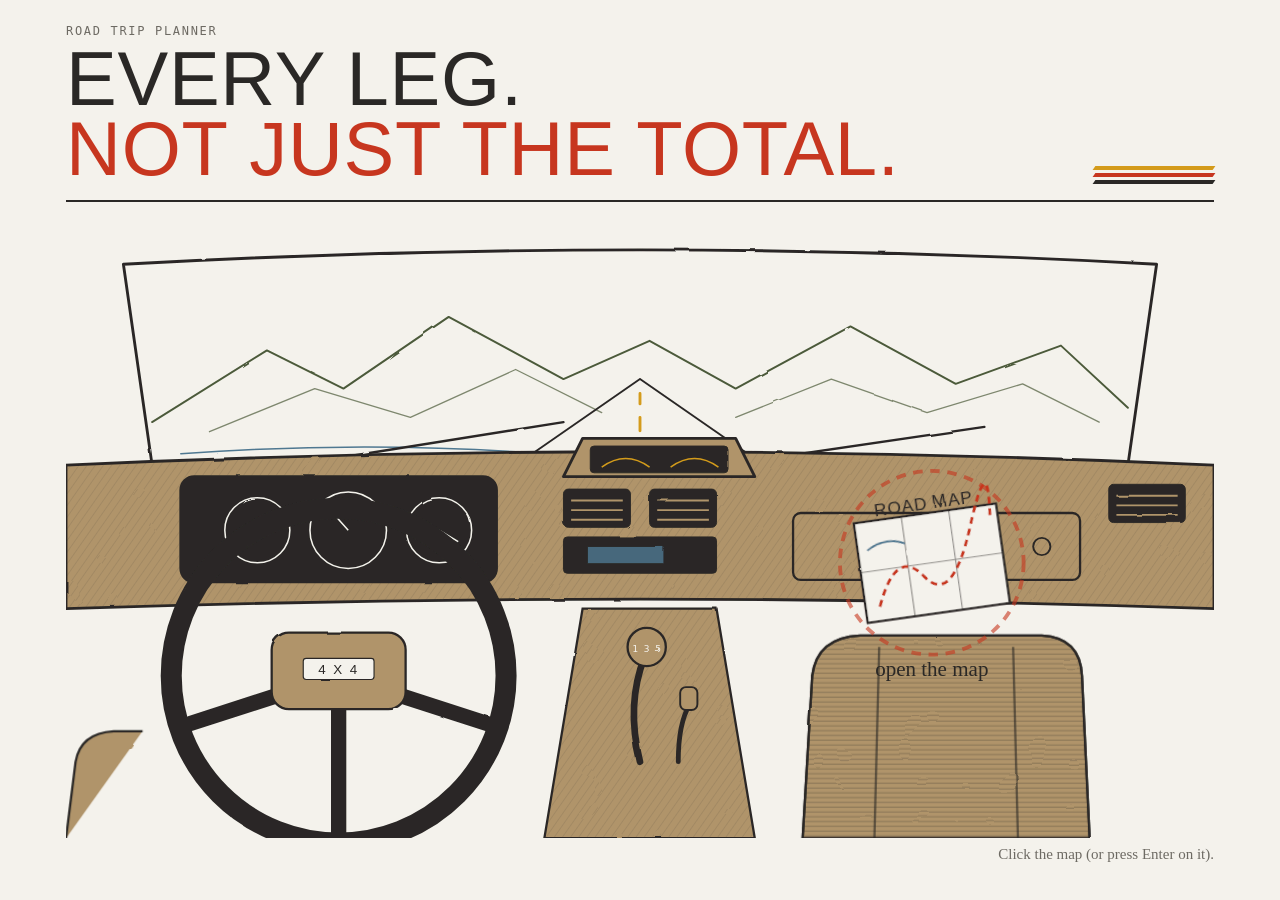
==== index.html @ f1244099 "Build page shell, cab and map screens, and town search - Header, cab screen with the folded-map butt" ====
<!doctype html>
<html lang="en">
<head>
<meta charset="utf-8">
<meta name="viewport" content="width=device-width, initial-scale=1, viewport-fit=cover">
<title>Road Trip Planner</title>
<link rel="stylesheet" href="css/styles.css">
</head>
<body>

<svg width="0" height="0" style="position:absolute" aria-hidden="true">
  <defs>
    <filter id="pencil"><feTurbulence type="fractalNoise" baseFrequency="0.03" numOctaves="2" seed="4"/><feDisplacementMap in="SourceGraphic" scale="2.2"/></filter>
    <pattern id="hatch" width="7" height="7" patternUnits="userSpaceOnUse" patternTransform="rotate(35)"><line x1="0" y1="0" x2="0" y2="7" stroke="#2a2826" stroke-width="1" opacity=".22"/></pattern>
    <pattern id="velour" width="10" height="5" patternUnits="userSpaceOnUse"><line x1="0" y1="2.5" x2="10" y2="2.5" stroke="#2a2826" stroke-width="1" opacity=".3"/></pattern>
  </defs>
</svg>

<div class="wrap">
  <header class="mast">
    <div>
      <div class="eyebrow">Road trip planner</div>
      <h1>Every leg.<br><em>Not just the total.</em></h1>
    </div>
    <div class="stripes" aria-hidden="true"><i></i><i></i><i></i></div>
  </header>

  <main>
    <!-- Screen 1: the cab -->
    <section class="cab" id="cab" aria-label="Truck cab">
      <svg viewBox="0 0 1200 640" role="img" aria-label="Pencil sketch of a 1980s 4x4 cab with a folded road map on the dashboard">
        <!-- windshield view -->
        <rect x="0" y="0" width="1200" height="640" fill="#f4f2ec"/>
        <g filter="url(#pencil)" fill="none" stroke="#2a2826" stroke-linecap="round" stroke-linejoin="round">
          <path d="M60 40 Q600 10 1140 40 L1110 250 Q600 230 90 250 Z" stroke-width="3"/>
          <polyline points="90,205 210,130 290,170 400,95 520,160 610,120 700,170 820,105 930,165 1040,125 1110,190" stroke="#4c5a3a" stroke-width="2"/>
          <polyline points="150,215 260,170 360,200 470,150 560,195" stroke="#4c5a3a" stroke-width="1.4" opacity=".7"/>
          <polyline points="700,200 800,160 900,195 1000,165 1080,205" stroke="#4c5a3a" stroke-width="1.4" opacity=".7"/>
          <path d="M600 160 L470 250 M600 160 L730 250" stroke-width="2"/>
          <path d="M600 175 L600 186 M600 200 L600 214 M600 228 L600 246" stroke="#d49b1a" stroke-width="3"/>
          <path d="M120 238 Q300 225 470 236" stroke="#4f7891" stroke-width="1.6"/>
          <path d="M250 248 L520 205 M700 248 L960 210" stroke-width="2.5"/>
        </g>

        <!-- dashboard -->
        <g filter="url(#pencil)" stroke="#2a2826" stroke-linejoin="round">
          <path d="M0 250 Q600 222 1200 250 L1200 400 Q600 380 0 400 Z" fill="#b0946a" stroke-width="3"/>
          <path d="M0 250 Q600 222 1200 250 L1200 400 Q600 380 0 400 Z" fill="url(#hatch)" stroke="none"/>
          <rect x="120" y="262" width="330" height="110" rx="14" fill="#2a2826" stroke-width="3"/>
          <g fill="none" stroke="#f4f2ec" stroke-width="1.6">
            <circle cx="200" cy="318" r="34"/><circle cx="295" cy="318" r="40"/><circle cx="390" cy="318" r="34"/>
            <path d="M200 318 L222 300 M295 318 L270 290 M390 318 L410 330"/>
          </g>
          <path d="M520 262 L540 222 L700 222 L720 262 Z" fill="#b0946a" stroke-width="3"/>
          <rect x="548" y="230" width="144" height="28" rx="4" fill="#2a2826"/>
          <g fill="none" stroke="#d49b1a" stroke-width="1.6"><path d="M560 252 Q585 234 610 252"/><path d="M632 252 Q657 234 682 252"/></g>
          <g fill="#2a2826"><rect x="520" y="275" width="70" height="40" rx="5"/><rect x="610" y="275" width="70" height="40" rx="5"/><rect x="1090" y="270" width="80" height="40" rx="5"/></g>
          <g stroke="#b0946a" stroke-width="2"><path d="M528 287 H582 M528 297 H582 M528 307 H582 M618 287 H672 M618 297 H672 M618 307 H672 M1098 282 H1162 M1098 292 H1162 M1098 302 H1162"/></g>
          <rect x="520" y="325" width="160" height="38" rx="4" fill="#2a2826"/>
          <rect x="545" y="335" width="80" height="18" fill="#4f7891" opacity=".8"/>
          <rect x="760" y="300" width="300" height="70" rx="8" fill="none" stroke-width="2.4"/>
          <circle cx="1020" cy="335" r="9" fill="none" stroke-width="2"/>
        </g>

        <!-- steering wheel -->
        <g filter="url(#pencil)" stroke="#2a2826" fill="none" stroke-linecap="round">
          <circle cx="285" cy="470" r="175" stroke-width="22"/>
          <circle cx="285" cy="470" r="175" stroke-width="2"/>
          <path d="M285 470 L130 520 M285 470 L440 520 M285 470 L285 640" stroke-width="16"/>
          <rect x="215" y="425" width="140" height="80" rx="18" fill="#b0946a" stroke-width="2.4"/>
          <rect x="248" y="452" width="74" height="22" rx="3" fill="#f4f2ec" stroke-width="1.2"/>
          <text x="285" y="468" text-anchor="middle" font-family="Impact, Arial Narrow Bold, sans-serif" font-size="14" fill="#2a2826" stroke="none" letter-spacing="2">4 X 4</text>
        </g>

        <!-- console and shifter -->
        <g filter="url(#pencil)" stroke="#2a2826" stroke-linecap="round">
          <path d="M540 400 L680 400 L720 640 L500 640 Z" fill="#b0946a" stroke-width="2.4"/>
          <path d="M540 400 L680 400 L720 640 L500 640 Z" fill="url(#hatch)" stroke="none"/>
          <path d="M600 560 Q585 500 605 450" fill="none" stroke-width="7"/>
          <circle cx="607" cy="440" r="20" fill="#b0946a" stroke-width="2.4"/>
          <text x="607" y="445" text-anchor="middle" font-family="ui-monospace, Menlo, monospace" font-size="10" fill="#f4f2ec" stroke="none">1 3 5</text>
          <path d="M640 560 Q640 520 652 500" fill="none" stroke-width="5"/>
          <rect x="642" y="482" width="18" height="24" rx="6" fill="#b0946a" stroke-width="2"/>
        </g>

        <!-- seats -->
        <g filter="url(#pencil)" stroke="#2a2826" stroke-width="2.4">
          <path d="M770 640 L780 470 Q785 430 830 428 L1020 428 Q1060 430 1062 470 L1070 640 Z" fill="#b0946a"/>
          <path d="M770 640 L780 470 Q785 430 830 428 L1020 428 Q1060 430 1062 470 L1070 640 Z" fill="url(#velour)"/>
          <path d="M850 440 L845 640 M990 440 L995 640" fill="none" opacity=".6"/>
          <path d="M0 640 L10 560 Q15 530 50 528 L80 528" fill="#b0946a"/>
        </g>

        <!-- the folded map: the one thing to click -->
        <g class="map-folded" id="openMap" role="button" tabindex="0" aria-label="Open the map to plan your trip">
          <circle cx="905" cy="352" r="96" fill="none" stroke="#c7361f" stroke-width="4" stroke-dasharray="10 8" opacity=".6"/>
          <g transform="rotate(-8 905 352)" filter="url(#pencil)">
            <rect x="830" y="300" width="150" height="105" fill="#f4f2ec" stroke="#2a2826" stroke-width="2.4"/>
            <path d="M880 300 L880 405 M930 300 L930 405 M830 352 L980 352" stroke="#2a2826" stroke-width="1.2" opacity=".5"/>
            <path d="M845 390 Q870 330 895 365 T950 320 T972 312" fill="none" stroke="#c7361f" stroke-width="3" stroke-dasharray="7 5"/>
            <path d="M840 330 Q860 318 880 328" fill="none" stroke="#4f7891" stroke-width="2"/>
            <text x="905" y="296" text-anchor="middle" font-family="Impact, Arial Narrow Bold, sans-serif" font-size="18" fill="#2a2826" letter-spacing="1">ROAD MAP</text>
          </g>
          <text x="905" y="470" text-anchor="middle" font-family="Bradley Hand, Segoe Print, cursive" font-size="22" fill="#2a2826">open the map</text>
        </g>
      </svg>
      <p class="cab-caption note">Click the map (or press Enter on it).</p>
    </section>

    <!-- Screen 2: the open map -->
    <section class="sheet" id="sheet" aria-label="Trip map" hidden>
      <div class="road" aria-hidden="true">
        <svg viewBox="0 0 1000 120" preserveAspectRatio="none">
          <g filter="url(#pencil)" fill="none" stroke="#2a2826">
            <polyline points="0,62 90,40 160,55 250,22 330,48 420,30 520,58 600,26 690,50 780,20 870,46 1000,30" stroke="#4c5a3a" stroke-width="1.6" opacity=".7"/>
            <path d="M0 96 H1000" stroke-width="2.4"/>
            <path d="M0 108 H1000" stroke-width="1.2" stroke-dasharray="16 12" opacity=".7"/>
          </g>
        </svg>
        <svg class="truck" viewBox="0 0 220 90">
          <g filter="url(#pencil)" stroke="#2a2826" stroke-width="2" stroke-linejoin="round">
            <path d="M14 58 L14 38 Q16 30 26 30 L120 30 L120 12 Q122 8 128 8 L160 8 Q166 9 172 18 L186 34 L204 38 Q210 40 210 48 L210 62 L14 62 Z" fill="#c7361f"/>
            <path d="M14 30 L14 14 Q15 8 22 8 L120 8 L120 30 Z" fill="#2a2826"/>
            <path d="M128 12 L158 12 L176 32 L128 32 Z" fill="#4f7891" fill-opacity=".45"/>
            <path d="M60 12 L112 12 L112 28 L60 28 Z M24 12 L54 12 L54 28 L24 28 Z" fill="#6d6a63"/>
            <path d="M18 44 L206 44 M18 49 L206 49" stroke="#d49b1a" stroke-width="2.4"/>
            <circle cx="58" cy="64" r="17" fill="#2a2826"/><circle cx="58" cy="64" r="8" fill="#e9e5da"/>
            <circle cx="170" cy="64" r="17" fill="#2a2826"/><circle cx="170" cy="64" r="8" fill="#e9e5da"/>
          </g>
        </svg>
      </div>

      <form class="controls" id="tripForm" novalidate>
        <div class="field">
          <label for="from">Start</label><input id="from" autocomplete="off" placeholder="Try Wellesley">
          <div class="results" id="fromResults" aria-live="polite"></div>
          <span class="err" id="fromErr" hidden></span>
        </div>
        <div class="field">
          <label for="to">Destination</label><input id="to" autocomplete="off" placeholder="Try Stowe">
          <div class="results" id="toResults" aria-live="polite"></div>
          <span class="err" id="toErr" hidden></span>
        </div>
        <div class="field"><label for="leave">Leave</label><input id="leave" type="datetime-local"></div>
        <div class="field field-btn"><button type="submit" class="btn-solid">Plan trip</button></div>
      </form>

      <div class="terrain">
        <div class="edge left" aria-hidden="true">
          <svg viewBox="0 0 120 900" preserveAspectRatio="none"><g filter="url(#pencil)" fill="none" stroke-linecap="round">
            <polyline points="0,40 40,70 20,120 70,160 30,220 80,270 25,330 60,380 15,430 75,490 30,540 70,600 20,650 65,710 25,770 70,830 10,890" stroke="#2a2826" stroke-width="2"/>
            <polyline points="0,90 20,130 0,180 30,250 0,310 25,370 0,420" stroke="#4c5a3a" stroke-width="1.4" opacity=".7"/>
            <path d="M100 0 Q80 120 108 220 T96 440 T110 660 T92 900" stroke="#4f7891" stroke-width="2.2"/>
            <path d="M40 470 l10 -18 l10 18 M50 452 v26 M15 560 l10 -18 l10 18 M25 542 v26 M45 690 l10 -18 l10 18 M55 672 v26" stroke="#4c5a3a" stroke-width="1.6"/>
          </g></svg>
        </div>
        <div class="edge right" aria-hidden="true">
          <svg viewBox="0 0 120 900" preserveAspectRatio="none"><g filter="url(#pencil)" fill="none" stroke-linecap="round">
            <polyline points="0,20 50,60 15,110 80,150 35,200 95,260 40,320 85,370 20,440 70,500 35,560 90,620 30,680 75,740 20,800 60,860 0,900" stroke="#2a2826" stroke-width="2"/>
            <polyline points="0,60 25,110 0,170 35,230 0,280" stroke="#4c5a3a" stroke-width="1.4" opacity=".7"/>
            <path d="M106 0 Q90 160 112 300 T98 560 T112 900" stroke="#4f7891" stroke-width="2.2"/>
            <path d="M30 380 l10 -18 l10 18 M40 362 v26 M55 600 l10 -18 l10 18 M65 582 v26" stroke="#4c5a3a" stroke-width="1.6"/>
          </g></svg>
        </div>
        <div class="route" id="route" aria-live="polite"></div>
      </div>

      <div class="sheet-foot">
        <button type="button" class="btn-ghost" id="foldMap">Fold the map</button>
      </div>
    </section>
  </main>
</div>

<script src="js/app.js"></script>
</body>
</html>
---- css/styles.css ----
:root {
  color-scheme: light;
  --paper: #f4f2ec;        /* drawing paper */
  --paper-2: #e9e5da;      /* map sheet, slightly darker */
  --graphite: #2a2826;     /* pencil line + body text */
  --graphite-soft: #6d6a63;/* secondary pencil */
  --truck-red: #c7361f;    /* body paint */
  --velour: #b0946a;       /* cab interior: saddle tan */
  --stripe-gold: #d49b1a;  /* side-stripe accent, used for highlights */
  --river: #4f7891;        /* water */
  --pine: #4c5a3a;         /* ridgelines */
  --warn: #b5481b;         /* warnings */
  --font-display: Impact, "Haettenschweiler", "Arial Narrow Bold", "Helvetica Neue", Arial, sans-serif;
  --font-hand: "Bradley Hand", "Segoe Print", "Chalkboard SE", "Marker Felt", cursive;
  --font-body: "Avenir Next", "Segoe UI", "Helvetica Neue", Arial, sans-serif;
  --font-data: ui-monospace, "SF Mono", Menlo, Consolas, monospace;
  --space: 8px;
  --radius: 3px;
}

* { box-sizing: border-box; }
body { margin: 0; background: var(--paper); color: var(--graphite); font-family: var(--font-body); }
.wrap { padding-left: max(16px, env(safe-area-inset-left, 0px)); padding-right: max(16px, env(safe-area-inset-right, 0px)); padding-block: calc(var(--space)*3); max-width: 1180px; margin: 0 auto; }
.note { font-family: var(--font-hand); color: var(--graphite-soft); font-size: 15px; }
button:focus-visible, input:focus-visible, .map-folded:focus-visible { outline: 3px solid var(--stripe-gold); outline-offset: 3px; }

/* Header */
.mast { display: flex; flex-wrap: wrap; align-items: end; justify-content: space-between; gap: calc(var(--space)*2); border-bottom: 2px solid var(--graphite); padding-bottom: calc(var(--space)*2); }
.eyebrow { font-family: var(--font-data); font-size: 12px; letter-spacing: .14em; text-transform: uppercase; color: var(--graphite-soft); }
h1 { font-family: var(--font-display); font-weight: 400; text-transform: uppercase; font-size: clamp(36px, 7vw, 76px); line-height: .92; letter-spacing: .01em; margin: 6px 0 0; text-wrap: balance; }
h1 em { font-style: normal; color: var(--truck-red); }
.stripes { display: flex; flex-direction: column; gap: 3px; width: 120px; }
.stripes i { display: block; height: 4px; background: var(--stripe-gold); transform: skewX(-35deg); }
.stripes i:nth-child(2) { background: var(--truck-red); }
.stripes i:nth-child(3) { background: var(--graphite); }

/* Screen 1: the cab */
.cab { margin-top: calc(var(--space)*3); }
.cab svg { width: 100%; height: auto; display: block; }
.cab-caption { margin: 8px 0 0; text-align: right; }
.map-folded { cursor: pointer; }

/* Screen 2: the open map */
.sheet { margin-top: calc(var(--space)*3); background: var(--paper-2); border: 1.5px solid var(--graphite); position: relative; overflow: hidden;
  background-image:
    linear-gradient(90deg, transparent calc(33.33% - 1px), color-mix(in srgb, var(--graphite) 12%, transparent) 33.33%, transparent calc(33.33% + 1px), transparent calc(66.66% - 1px), color-mix(in srgb, var(--graphite) 12%, transparent) 66.66%, transparent calc(66.66% + 1px)),
    linear-gradient(0deg, transparent calc(50% - 1px), color-mix(in srgb, var(--graphite) 10%, transparent) 50%, transparent calc(50% + 1px));
  transform-origin: top center; }
.sheet.opening { animation: unfold .7s cubic-bezier(.2,.8,.2,1); }
@keyframes unfold { from { transform: perspective(900px) rotateX(-70deg) scaleY(.3); opacity: 0 } to { transform: none; opacity: 1 } }

.road { position: relative; height: 120px; border-bottom: 1.5px solid var(--graphite); }
.road svg { position: absolute; inset: 0; width: 100%; height: 100%; }
.road .truck { left: 3%; top: auto; bottom: 22px; width: 150px; height: auto; }
.loading .truck { animation: drive 2.2s linear infinite; }
@keyframes drive { from { left: -12% } to { left: 100% } }

/* Trip form */
.controls { display: grid; grid-template-columns: repeat(auto-fit, minmax(140px, 1fr)); gap: 10px 16px; padding: 16px max(16px, 4%); border-bottom: 1.5px dashed var(--graphite-soft); }
.field { display: flex; flex-direction: column; gap: 4px; min-width: 0; }
.field label { font-family: var(--font-data); font-size: 11px; text-transform: uppercase; letter-spacing: .12em; color: var(--graphite-soft); }
.field input { font: 600 15px var(--font-body); color: var(--graphite); background: var(--paper); border: 1.5px solid var(--graphite); border-radius: var(--radius); padding: 7px 9px; min-width: 0; }
.field input[aria-invalid="true"] { border-color: var(--warn); box-shadow: 0 0 0 2px color-mix(in srgb, var(--warn) 20%, transparent); }
.field .err { font-family: var(--font-hand); color: var(--warn); font-size: 14px; }
.field-btn { justify-content: flex-end; }

/* Town match list */
.results { display: flex; flex-wrap: wrap; gap: 6px; }
.results:empty { display: none; }
.pick { font: 600 13px var(--font-body); background: transparent; color: var(--graphite); border: 1.5px solid var(--graphite); border-radius: 999px; padding: 5px 11px; cursor: pointer; text-align: left; }
.pick[aria-pressed="true"] { background: var(--graphite); color: var(--paper); }
.hint { margin: 0; font-family: var(--font-hand); color: var(--graphite-soft); font-size: 15px; }
.btn-solid { font: 600 14px var(--font-body); background: var(--truck-red); color: var(--paper); border: 0; border-radius: var(--radius); padding: 9px 16px; cursor: pointer; }

/* Terrain and route */
.terrain { position: relative; min-height: 320px; padding: 24px 0 40px; }
.edge { position: absolute; top: 0; bottom: 0; width: 17%; pointer-events: none; }
.edge.left { left: 0 } .edge.right { right: 0; transform: scaleX(-1) }
.edge svg { width: 100%; height: 100%; }
.route { position: relative; z-index: 1; width: min(560px, 64%); margin: 0 auto; display: flex; flex-direction: column; }

/* Footer */
.sheet-foot { display: flex; flex-wrap: wrap; gap: 10px; justify-content: flex-end; align-items: center; padding: 12px max(16px, 4%); border-top: 1.5px solid var(--graphite); }
.btn-ghost { font: 600 14px var(--font-body); background: transparent; border: 1.5px solid var(--graphite); color: var(--graphite); border-radius: var(--radius); padding: 7px 14px; cursor: pointer; }

@media (max-width: 640px) {
  .edge { width: 12%; opacity: .6 }
  .route { width: 80%; }
  .road .truck { width: 110px; }
}
@media (prefers-reduced-motion: reduce) {
  .sheet.opening, .loading .truck { animation: none; }
}
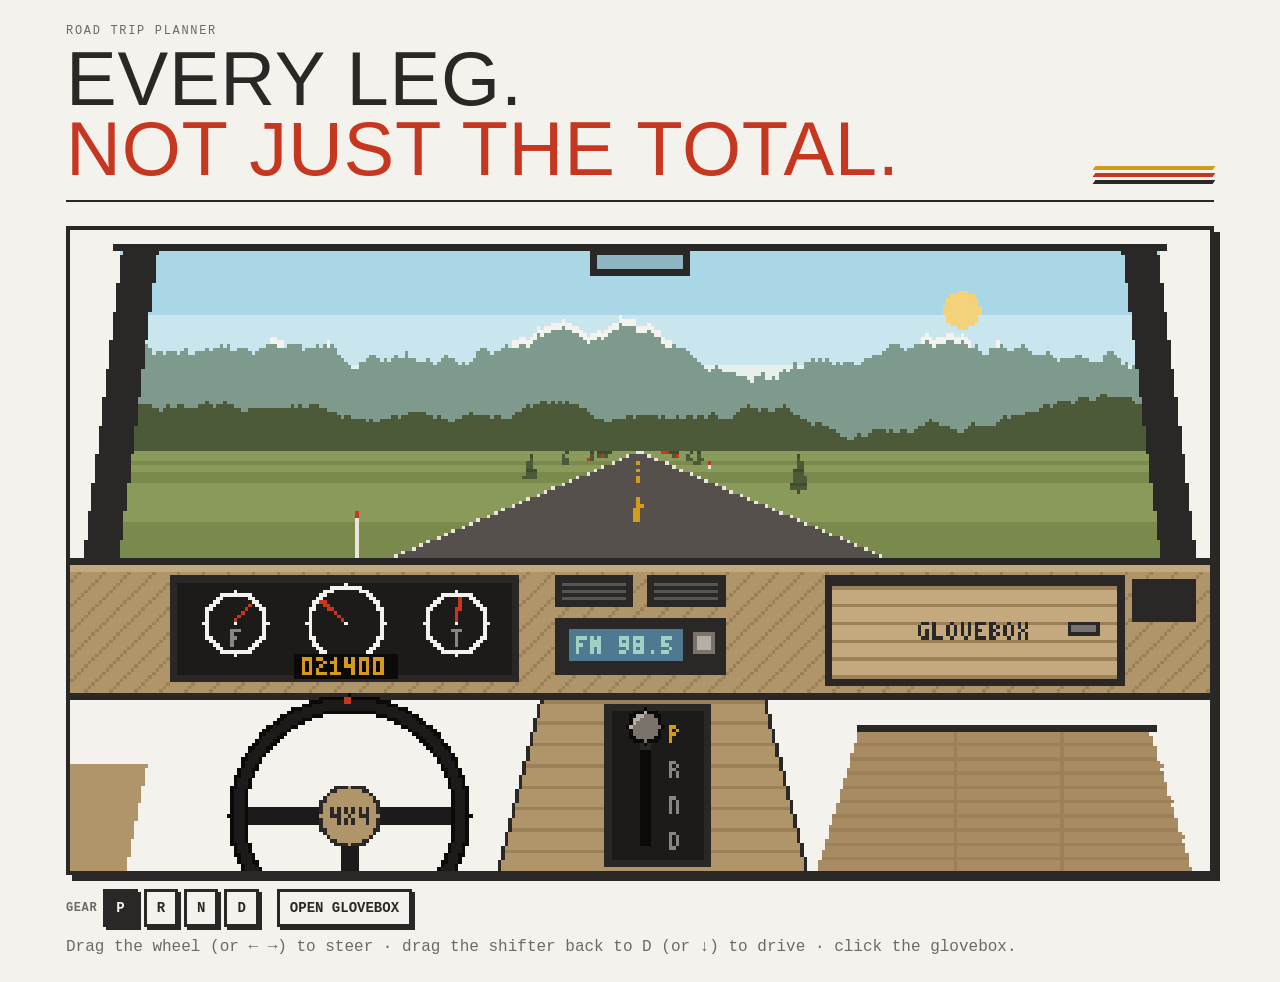
==== commit 97366ed0: "Add pixel cab, trip archive and Find along this leg; plan the trip HUD - Screen 1 is now a pixel-art" ====
--- a/index.html
+++ b/index.html
@@ -11,8 +11,6 @@
 <svg width="0" height="0" style="position:absolute" aria-hidden="true">
   <defs>
     <filter id="pencil"><feTurbulence type="fractalNoise" baseFrequency="0.03" numOctaves="2" seed="4"/><feDisplacementMap in="SourceGraphic" scale="2.2"/></filter>
-    <pattern id="hatch" width="7" height="7" patternUnits="userSpaceOnUse" patternTransform="rotate(35)"><line x1="0" y1="0" x2="0" y2="7" stroke="#2a2826" stroke-width="1" opacity=".22"/></pattern>
-    <pattern id="velour" width="10" height="5" patternUnits="userSpaceOnUse"><line x1="0" y1="2.5" x2="10" y2="2.5" stroke="#2a2826" stroke-width="1" opacity=".3"/></pattern>
   </defs>
 </svg>
 
@@ -26,85 +24,34 @@
   </header>
 
   <main>
-    <!-- Screen 1: the cab -->
+    <!-- Screen 1: the pixel cab -->
     <section class="cab" id="cab" aria-label="Truck cab">
-      <svg viewBox="0 0 1200 640" role="img" aria-label="Pencil sketch of a 1980s 4x4 cab with a folded road map on the dashboard">
-        <!-- windshield view -->
-        <rect x="0" y="0" width="1200" height="640" fill="#f4f2ec"/>
-        <g filter="url(#pencil)" fill="none" stroke="#2a2826" stroke-linecap="round" stroke-linejoin="round">
-          <path d="M60 40 Q600 10 1140 40 L1110 250 Q600 230 90 250 Z" stroke-width="3"/>
-          <polyline points="90,205 210,130 290,170 400,95 520,160 610,120 700,170 820,105 930,165 1040,125 1110,190" stroke="#4c5a3a" stroke-width="2"/>
-          <polyline points="150,215 260,170 360,200 470,150 560,195" stroke="#4c5a3a" stroke-width="1.4" opacity=".7"/>
-          <polyline points="700,200 800,160 900,195 1000,165 1080,205" stroke="#4c5a3a" stroke-width="1.4" opacity=".7"/>
-          <path d="M600 160 L470 250 M600 160 L730 250" stroke-width="2"/>
-          <path d="M600 175 L600 186 M600 200 L600 214 M600 228 L600 246" stroke="#d49b1a" stroke-width="3"/>
-          <path d="M120 238 Q300 225 470 236" stroke="#4f7891" stroke-width="1.6"/>
-          <path d="M250 248 L520 205 M700 248 L960 210" stroke-width="2.5"/>
-        </g>
-
-        <!-- dashboard -->
-        <g filter="url(#pencil)" stroke="#2a2826" stroke-linejoin="round">
-          <path d="M0 250 Q600 222 1200 250 L1200 400 Q600 380 0 400 Z" fill="#b0946a" stroke-width="3"/>
-          <path d="M0 250 Q600 222 1200 250 L1200 400 Q600 380 0 400 Z" fill="url(#hatch)" stroke="none"/>
-          <rect x="120" y="262" width="330" height="110" rx="14" fill="#2a2826" stroke-width="3"/>
-          <g fill="none" stroke="#f4f2ec" stroke-width="1.6">
-            <circle cx="200" cy="318" r="34"/><circle cx="295" cy="318" r="40"/><circle cx="390" cy="318" r="34"/>
-            <path d="M200 318 L222 300 M295 318 L270 290 M390 318 L410 330"/>
-          </g>
-          <path d="M520 262 L540 222 L700 222 L720 262 Z" fill="#b0946a" stroke-width="3"/>
-          <rect x="548" y="230" width="144" height="28" rx="4" fill="#2a2826"/>
-          <g fill="none" stroke="#d49b1a" stroke-width="1.6"><path d="M560 252 Q585 234 610 252"/><path d="M632 252 Q657 234 682 252"/></g>
-          <g fill="#2a2826"><rect x="520" y="275" width="70" height="40" rx="5"/><rect x="610" y="275" width="70" height="40" rx="5"/><rect x="1090" y="270" width="80" height="40" rx="5"/></g>
-          <g stroke="#b0946a" stroke-width="2"><path d="M528 287 H582 M528 297 H582 M528 307 H582 M618 287 H672 M618 297 H672 M618 307 H672 M1098 282 H1162 M1098 292 H1162 M1098 302 H1162"/></g>
-          <rect x="520" y="325" width="160" height="38" rx="4" fill="#2a2826"/>
-          <rect x="545" y="335" width="80" height="18" fill="#4f7891" opacity=".8"/>
-          <rect x="760" y="300" width="300" height="70" rx="8" fill="none" stroke-width="2.4"/>
-          <circle cx="1020" cy="335" r="9" fill="none" stroke-width="2"/>
-        </g>
-
-        <!-- steering wheel -->
-        <g filter="url(#pencil)" stroke="#2a2826" fill="none" stroke-linecap="round">
-          <circle cx="285" cy="470" r="175" stroke-width="22"/>
-          <circle cx="285" cy="470" r="175" stroke-width="2"/>
-          <path d="M285 470 L130 520 M285 470 L440 520 M285 470 L285 640" stroke-width="16"/>
-          <rect x="215" y="425" width="140" height="80" rx="18" fill="#b0946a" stroke-width="2.4"/>
-          <rect x="248" y="452" width="74" height="22" rx="3" fill="#f4f2ec" stroke-width="1.2"/>
-          <text x="285" y="468" text-anchor="middle" font-family="Impact, Arial Narrow Bold, sans-serif" font-size="14" fill="#2a2826" stroke="none" letter-spacing="2">4 X 4</text>
-        </g>
-
-        <!-- console and shifter -->
-        <g filter="url(#pencil)" stroke="#2a2826" stroke-linecap="round">
-          <path d="M540 400 L680 400 L720 640 L500 640 Z" fill="#b0946a" stroke-width="2.4"/>
-          <path d="M540 400 L680 400 L720 640 L500 640 Z" fill="url(#hatch)" stroke="none"/>
-          <path d="M600 560 Q585 500 605 450" fill="none" stroke-width="7"/>
-          <circle cx="607" cy="440" r="20" fill="#b0946a" stroke-width="2.4"/>
-          <text x="607" y="445" text-anchor="middle" font-family="ui-monospace, Menlo, monospace" font-size="10" fill="#f4f2ec" stroke="none">1 3 5</text>
-          <path d="M640 560 Q640 520 652 500" fill="none" stroke-width="5"/>
-          <rect x="642" y="482" width="18" height="24" rx="6" fill="#b0946a" stroke-width="2"/>
-        </g>
-
-        <!-- seats -->
-        <g filter="url(#pencil)" stroke="#2a2826" stroke-width="2.4">
-          <path d="M770 640 L780 470 Q785 430 830 428 L1020 428 Q1060 430 1062 470 L1070 640 Z" fill="#b0946a"/>
-          <path d="M770 640 L780 470 Q785 430 830 428 L1020 428 Q1060 430 1062 470 L1070 640 Z" fill="url(#velour)"/>
-          <path d="M850 440 L845 640 M990 440 L995 640" fill="none" opacity=".6"/>
-          <path d="M0 640 L10 560 Q15 530 50 528 L80 528" fill="#b0946a"/>
-        </g>
-
-        <!-- the folded map: the one thing to click -->
-        <g class="map-folded" id="openMap" role="button" tabindex="0" aria-label="Open the map to plan your trip">
-          <circle cx="905" cy="352" r="96" fill="none" stroke="#c7361f" stroke-width="4" stroke-dasharray="10 8" opacity=".6"/>
-          <g transform="rotate(-8 905 352)" filter="url(#pencil)">
-            <rect x="830" y="300" width="150" height="105" fill="#f4f2ec" stroke="#2a2826" stroke-width="2.4"/>
-            <path d="M880 300 L880 405 M930 300 L930 405 M830 352 L980 352" stroke="#2a2826" stroke-width="1.2" opacity=".5"/>
-            <path d="M845 390 Q870 330 895 365 T950 320 T972 312" fill="none" stroke="#c7361f" stroke-width="3" stroke-dasharray="7 5"/>
-            <path d="M840 330 Q860 318 880 328" fill="none" stroke="#4f7891" stroke-width="2"/>
-            <text x="905" y="296" text-anchor="middle" font-family="Impact, Arial Narrow Bold, sans-serif" font-size="18" fill="#2a2826" letter-spacing="1">ROAD MAP</text>
-          </g>
-          <text x="905" y="470" text-anchor="middle" font-family="Bradley Hand, Segoe Print, cursive" font-size="22" fill="#2a2826">open the map</text>
-        </g>
-      </svg>
-      <p class="cab-caption note">Click the map (or press Enter on it).</p>
+      <div class="stage">
+        <canvas id="cabCanvas" width="320" height="180" tabindex="0"
+          aria-label="Pixel truck cab. Drag the steering wheel, or use the left and right arrow keys, to turn. Drag the shifter, click a gear letter, or use the up and down arrow keys to change gear. Click the glovebox, or press G or Enter, to open your trip archive."></canvas>
+        <section class="tray" id="tray" aria-label="Trip archive" hidden>
+          <div class="tray-head">
+            <h2>Glovebox · Trip archive</h2>
+            <button type="button" class="px-btn" id="closeTray">Close ×</button>
+          </div>
+          <div class="shelf" id="shelf" role="group" aria-label="Saved trips, oldest on the left"></div>
+          <div class="tray-foot">
+            <p id="trayNote"></p>
+            <button type="button" class="px-btn solid" id="unfold">Unfold map</button>
+          </div>
+        </section>
+      </div>
+      <div class="cab-controls">
+        <div class="gears" role="group" aria-label="Gear">
+          <span class="gear-label">Gear</span>
+          <button type="button" class="px-btn gear" data-g="P" aria-pressed="true">P</button>
+          <button type="button" class="px-btn gear" data-g="R" aria-pressed="false">R</button>
+          <button type="button" class="px-btn gear" data-g="N" aria-pressed="false">N</button>
+          <button type="button" class="px-btn gear" data-g="D" aria-pressed="false">D</button>
+        </div>
+        <button type="button" class="px-btn" id="openBox">Open glovebox</button>
+        <p class="cab-hint">Drag the wheel (or ← →) to steer · drag the shifter back to D (or ↓) to drive · click the glovebox.</p>
+      </div>
     </section>
 
     <!-- Screen 2: the open map -->
@@ -132,12 +79,12 @@
 
       <form class="controls" id="tripForm" novalidate>
         <div class="field">
-          <label for="from">Start</label><input id="from" autocomplete="off" placeholder="Try Wellesley">
+          <label for="from">Start</label><input id="from" autocomplete="off">
           <div class="results" id="fromResults" aria-live="polite"></div>
           <span class="err" id="fromErr" hidden></span>
         </div>
         <div class="field">
-          <label for="to">Destination</label><input id="to" autocomplete="off" placeholder="Try Stowe">
+          <label for="to">Destination</label><input id="to" autocomplete="off">
           <div class="results" id="toResults" aria-live="polite"></div>
           <span class="err" id="toErr" hidden></span>
         </div>
@@ -166,12 +113,17 @@
       </div>
 
       <div class="sheet-foot">
-        <button type="button" class="btn-ghost" id="foldMap">Fold the map</button>
+        <a id="routeLink" target="_blank" rel="noopener" hidden>Start directions for the whole route in Google Maps ↗</a>
+        <div class="foot-btns">
+          <button type="button" class="btn-ghost" id="newTrip">Start a new trip</button>
+          <button type="button" class="btn-ghost" id="foldMap">Fold the map</button>
+        </div>
       </div>
     </section>
   </main>
 </div>
 
+<script src="js/cab.js"></script>
 <script src="js/app.js"></script>
 </body>
 </html>
--- a/css/styles.css
+++ b/css/styles.css
@@ -16,13 +16,20 @@
   --font-data: ui-monospace, "SF Mono", Menlo, Consolas, monospace;
   --space: 8px;
   --radius: 3px;
+  --box: #3b2f24;          /* pixel cab: tray, glovebox interior */
+  --box-2: #54432f;        /* pixel cab: shelf strip */
+  --box-edge: #17120d;     /* pixel cab: tray border, hard shadows */
+  --px-hover: #fffaf0;     /* pixel button hover */
+  --tray-text: #e5dccb;    /* tray footer note */
+  --fold: #d8d2c3;         /* fold lines on map cards */
+  --map-art: #ebe6d9;      /* behind each card's route drawing */
 }
 
 * { box-sizing: border-box; }
 body { margin: 0; background: var(--paper); color: var(--graphite); font-family: var(--font-body); }
 .wrap { padding-left: max(16px, env(safe-area-inset-left, 0px)); padding-right: max(16px, env(safe-area-inset-right, 0px)); padding-block: calc(var(--space)*3); max-width: 1180px; margin: 0 auto; }
 .note { font-family: var(--font-hand); color: var(--graphite-soft); font-size: 15px; }
-button:focus-visible, input:focus-visible, .map-folded:focus-visible { outline: 3px solid var(--stripe-gold); outline-offset: 3px; }
+button:focus-visible, input:focus-visible { outline: 3px solid var(--stripe-gold); outline-offset: 3px; }
 
 /* Header */
 .mast { display: flex; flex-wrap: wrap; align-items: end; justify-content: space-between; gap: calc(var(--space)*2); border-bottom: 2px solid var(--graphite); padding-bottom: calc(var(--space)*2); }
@@ -34,11 +41,50 @@
 .stripes i:nth-child(2) { background: var(--truck-red); }
 .stripes i:nth-child(3) { background: var(--graphite); }
 
-/* Screen 1: the cab */
-.cab { margin-top: calc(var(--space)*3); }
-.cab svg { width: 100%; height: auto; display: block; }
-.cab-caption { margin: 8px 0 0; text-align: right; }
-.map-folded { cursor: pointer; }
+/* Screen 1: the pixel cab */
+.cab { margin-top: calc(var(--space)*3); display: grid; gap: 14px; }
+.cab[hidden] { display: none; }
+.stage { position: relative; border: 4px solid var(--graphite); box-shadow: 6px 6px 0 var(--graphite); background: var(--graphite); }
+#cabCanvas { display: block; width: 100%; height: auto; aspect-ratio: 320 / 180; image-rendering: pixelated; touch-action: none; }
+#cabCanvas:focus-visible { outline: 4px solid var(--stripe-gold); outline-offset: 4px; }
+.cab-controls { display: flex; flex-wrap: wrap; gap: 10px 18px; align-items: center; }
+.gears { display: flex; gap: 6px; align-items: center; }
+.gear-label { font: 700 12px var(--font-data); text-transform: uppercase; letter-spacing: .05em; color: var(--graphite-soft); }
+.cab-hint { margin: 0; font: 16px/1.3 var(--font-data); color: var(--graphite-soft); }
+
+/* Pixel button: hard shadow, pressing moves it into the shadow */
+.px-btn { font: 700 14px var(--font-data); text-transform: uppercase; color: var(--graphite); background: var(--paper); border: 3px solid var(--graphite); border-radius: 0; padding: 8px 10px; cursor: pointer; box-shadow: 3px 3px 0 var(--graphite); }
+.px-btn:hover { background: var(--px-hover); }
+.px-btn:active { transform: translate(3px, 3px); box-shadow: none; }
+.px-btn[aria-pressed="true"] { background: var(--graphite); color: var(--paper); }
+.px-btn.solid { background: var(--truck-red); color: var(--paper); }
+
+/* Glovebox tray: the Trip archive */
+.tray { position: absolute; left: 4%; right: 4%; top: 8%; background: var(--box); color: var(--paper); border: 4px solid var(--box-edge); box-shadow: 0 0 0 4px var(--velour), 8px 8px 0 4px var(--box-edge); padding: 14px 14px 16px; display: grid; gap: 12px; transform-origin: 78% 0; animation: trayIn .35s steps(6) both; }
+.tray[hidden] { display: none; }
+@keyframes trayIn { from { transform: scaleY(.1); opacity: .2 } to { transform: none; opacity: 1 } }
+.tray-head { display: flex; justify-content: space-between; align-items: center; gap: 12px; }
+.tray-head h2 { margin: 0; font: 700 16px/1.4 var(--font-data); text-transform: uppercase; color: var(--stripe-gold); }
+.tray-head .px-btn { padding: 6px 8px; }
+.shelf { display: flex; gap: 12px; overflow-x: auto; padding: 14px 8px 14px 2px; scroll-snap-type: x mandatory; background: linear-gradient(var(--box-2), var(--box-2)) bottom / 100% 8px no-repeat; }
+.tray-foot { display: flex; flex-wrap: wrap; gap: 10px; align-items: center; justify-content: space-between; }
+.tray-foot p { margin: 0; flex: 1 1 260px; min-width: 0; font: 16px/1.3 var(--font-data); color: var(--tray-text); }
+
+/* Map cards on the shelf */
+.map-card { flex: 0 0 150px; scroll-snap-align: end; position: relative; display: grid; gap: 4px; align-content: start; padding: 8px; text-align: left; cursor: pointer; color: var(--graphite); border: 3px solid var(--graphite); border-radius: 0; box-shadow: 4px 4px 0 var(--box-edge); animation: slideIn .4s steps(4) backwards;
+  background: var(--paper);
+  background-image:
+    linear-gradient(90deg, transparent 49%, var(--fold) 49%, var(--fold) 51%, transparent 51%),
+    linear-gradient(transparent 49%, var(--fold) 49%, var(--fold) 51%, transparent 51%); }
+@keyframes slideIn { from { transform: translateX(-30px); opacity: 0 } to { transform: none; opacity: 1 } }
+.map-card:hover, .map-card[aria-pressed="true"] { transform: translateY(-6px); }
+.map-card[aria-pressed="true"], .map-card:focus-visible { outline: 3px solid var(--stripe-gold); outline-offset: 2px; }
+.map-card canvas { width: 100%; height: auto; aspect-ratio: 48 / 28; image-rendering: pixelated; background: var(--map-art); border: 2px solid var(--graphite); }
+.map-card .t { font: 700 13px/1.4 var(--font-data); text-transform: uppercase; overflow-wrap: anywhere; }
+.map-card .m { font: 16px/1.2 var(--font-data); color: var(--graphite-soft); font-variant-numeric: tabular-nums; }
+.map-card .badge { position: absolute; top: -12px; right: -6px; padding: 3px 5px; background: var(--truck-red); color: var(--paper); border: 2px solid var(--graphite); font: 700 11px var(--font-data); }
+.map-card.new { place-items: center; align-content: center; text-align: center; min-height: 160px; background: transparent; color: var(--paper); border: 3px dashed var(--velour); box-shadow: none; font: 700 13px/1.6 var(--font-data); }
+.map-card.new b { font-size: 28px; color: var(--stripe-gold); }
 
 /* Screen 2: the open map */
 .sheet { margin-top: calc(var(--space)*3); background: var(--paper-2); border: 1.5px solid var(--graphite); position: relative; overflow: hidden;
@@ -79,15 +125,95 @@
 .edge svg { width: 100%; height: 100%; }
 .route { position: relative; z-index: 1; width: min(560px, 64%); margin: 0 auto; display: flex; flex-direction: column; }
 
+.btn-solid:disabled { opacity: .5; cursor: default; }
+
+/* Summary */
+.summary { display: flex; flex-wrap: wrap; gap: 6px 18px; justify-content: center; font-family: var(--font-data); font-size: 13px; margin-bottom: 18px; text-align: center; }
+.summary b { font-family: var(--font-display); font-weight: 400; font-size: 26px; display: block; letter-spacing: .02em; }
+
+/* Stop cards, zig-zagging */
+.stop { width: 68%; background: var(--paper); border: 1.8px solid var(--graphite); border-radius: var(--radius); padding: 10px 12px; box-shadow: 3px 3px 0 var(--graphite); position: relative; }
+.stop:nth-of-type(even) { align-self: flex-end; transform: rotate(.6deg); }
+.stop:nth-of-type(odd) { align-self: flex-start; transform: rotate(-.6deg); }
+.stop h3 { font-family: var(--font-display); font-weight: 400; text-transform: uppercase; font-size: 21px; letter-spacing: .03em; margin: 0; overflow-wrap: anywhere; }
+.stop .meta { display: flex; flex-wrap: wrap; align-items: center; gap: 4px 12px; font-family: var(--font-data); font-size: 12.5px; margin-top: 4px; padding-right: 22px; font-variant-numeric: tabular-nums; }
+.stop .meta:empty { display: none; }
+.stop .earliest { margin-right: 6px; padding: 1px 5px; background: var(--stripe-gold); color: var(--graphite); font: 700 10px var(--font-data); text-transform: uppercase; letter-spacing: .1em; }
+.stop .earliest[hidden] { display: none; }
+.stop .mins { display: inline-flex; align-items: center; gap: 4px; color: var(--graphite-soft); }
+.stop .unset { font-family: var(--font-hand); color: var(--graphite-soft); font-size: 14px; }
+.stop .chips { margin-top: 6px; }
+.stop .chip { font-size: 12px; padding: 3px 9px; }
+.stop .mins input[type="datetime-local"] { width: auto; font-size: 12.5px; max-width: 100%; }
+.stop .mins input { width: 6ch; font: 600 13px var(--font-data); color: var(--graphite); background: var(--paper); border: 1.5px solid var(--graphite); border-radius: var(--radius); padding: 2px 4px; }
+.stop .mins input[aria-invalid="true"] { border-color: var(--warn); box-shadow: 0 0 0 2px color-mix(in srgb, var(--warn) 20%, transparent); }
+.stop .err { margin: 4px 0 0; font-family: var(--font-hand); color: var(--warn); font-size: 14px; }
+.stop .num { position: absolute; top: -12px; right: -10px; width: 26px; height: 26px; border-radius: 50%; background: var(--truck-red); color: var(--paper); font: 400 15px/26px var(--font-display); text-align: center; }
+
+/* Leg connectors */
+.leg { display: flex; align-items: center; height: 74px; position: relative; }
+.leg svg { position: absolute; left: 18%; width: 64%; height: 100%; overflow: visible; }
+.leg svg path { fill: none; stroke: var(--graphite); stroke-width: 2; stroke-linecap: round; stroke-dasharray: 6 5; }
+.leg .label { position: relative; margin: 0 auto; background: var(--paper-2); padding: 2px 8px; text-align: center; line-height: 1.2; }
+.leg .label b { font-family: var(--font-data); font-size: 13px; font-weight: 700; display: block; }
+
+.leg .mid { position: relative; margin: 0 auto; display: flex; align-items: center; gap: 10px; }
+.leg .mid .label { margin: 0; }
+
+/* + pin and the add-stop card */
+.plus { position: relative; flex: none; width: 34px; height: 34px; border-radius: 50%; border: 2px dashed var(--graphite); background: var(--paper); color: var(--graphite); font: 400 22px/1 var(--font-display); cursor: pointer; z-index: 2; }
+.plus:hover, .plus[aria-expanded="true"] { background: var(--stripe-gold); border-style: solid; }
+.addcard { align-self: center; width: 84%; background: var(--paper); border: 2px dashed var(--graphite); border-radius: var(--radius); padding: 12px 14px 14px; margin: 4px 0 10px; transform: rotate(-.4deg); display: flex; flex-direction: column; gap: 8px; }
+.addcard h4 { margin: 0; font-family: var(--font-display); font-weight: 400; text-transform: uppercase; font-size: 17px; letter-spacing: .03em; }
+.addcard label { font-family: var(--font-data); font-size: 11px; text-transform: uppercase; letter-spacing: .12em; color: var(--graphite-soft); }
+.addcard input { font: 600 15px var(--font-body); color: var(--graphite); background: var(--paper); border: 1.5px solid var(--graphite); border-radius: var(--radius); padding: 7px 9px; min-width: 0; }
+.addcard input[aria-invalid="true"] { border-color: var(--warn); box-shadow: 0 0 0 2px color-mix(in srgb, var(--warn) 20%, transparent); }
+.addcard .err { margin: 0; font-family: var(--font-hand); color: var(--warn); font-size: 15px; }
+.addrow, .chips { display: flex; flex-wrap: wrap; gap: 6px; }
+.chip { font: 600 13px var(--font-body); background: transparent; color: var(--graphite); border: 1.5px solid var(--graphite); border-radius: 999px; padding: 5px 11px; cursor: pointer; }
+.chip[aria-pressed="true"] { background: var(--graphite); color: var(--paper); }
+.chip:disabled { opacity: .5; cursor: default; }
+
+/* Add-stop tabs and Find along this leg */
+.tabs { display: flex; flex-wrap: wrap; gap: calc(var(--space)*2); }
+.tab { font: 12px var(--font-data); text-transform: uppercase; letter-spacing: .12em; background: transparent; color: var(--graphite-soft); border: 0; border-bottom: 2px solid transparent; padding: 4px 0; cursor: pointer; }
+.tab[aria-selected="true"] { color: var(--graphite); border-bottom-color: var(--graphite); }
+.pane { display: flex; flex-direction: column; gap: 8px; }
+.pane[hidden] { display: none; }
+.status:empty, .places:empty { display: none; }
+.dashline { height: 2px; margin-top: 4px; background: repeating-linear-gradient(90deg, var(--graphite) 0 6px, transparent 6px 11px); animation: dashfill 2.2s linear infinite; }
+@keyframes dashfill { from { width: 0 } to { width: 100% } }
+.places { display: flex; flex-direction: column; gap: 2px; max-height: 280px; overflow-y: auto; }
+.place { text-align: left; font: 700 14px var(--font-body); color: var(--graphite); background: transparent; border: 0; border-left: 3px solid transparent; padding: 6px 10px; cursor: pointer; }
+.place span { display: block; font: 400 12px var(--font-data); color: var(--graphite-soft); }
+.place[aria-pressed="true"] { border-left-color: var(--graphite); background: var(--paper-2); }
+
+/* Remove × on middle stops */
+.remove { position: absolute; bottom: 6px; right: 8px; width: 24px; height: 24px; border: 0; background: transparent; color: var(--graphite-soft); font-size: 20px; line-height: 1; cursor: pointer; }
+.remove:hover { color: var(--warn); }
+
+/* Loading and error panels */
+.panel { text-align: center; padding: 32px 12px; font-family: var(--font-hand); font-size: 20px; }
+.panel h2 { font-family: var(--font-display); font-weight: 400; text-transform: uppercase; font-size: 30px; margin: 0 0 6px; }
+.panel p { margin: 0; }
+.panel.error h2 { color: var(--warn); }
+.panel button { margin-top: 12px; font: 600 14px var(--font-body); background: var(--graphite); color: var(--paper); border: 0; border-radius: var(--radius); padding: 8px 16px; cursor: pointer; }
+
 /* Footer */
-.sheet-foot { display: flex; flex-wrap: wrap; gap: 10px; justify-content: flex-end; align-items: center; padding: 12px max(16px, 4%); border-top: 1.5px solid var(--graphite); }
+.sheet-foot { display: flex; flex-wrap: wrap; gap: 10px; justify-content: space-between; align-items: center; padding: 12px max(16px, 4%); border-top: 1.5px solid var(--graphite); }
+.sheet-foot a { color: var(--graphite); font-weight: 600; }
+.foot-btns { display: flex; flex-wrap: wrap; gap: 10px; margin-left: auto; }
+.leg .label a { display: block; font-family: var(--font-hand); font-size: 14px; color: var(--graphite); }
 .btn-ghost { font: 600 14px var(--font-body); background: transparent; border: 1.5px solid var(--graphite); color: var(--graphite); border-radius: var(--radius); padding: 7px 14px; cursor: pointer; }
 
 @media (max-width: 640px) {
+  .tray { position: static; box-shadow: none; }
+  .map-card { flex-basis: 128px; }
   .edge { width: 12%; opacity: .6 }
   .route { width: 80%; }
+  .stop { width: 88%; }
   .road .truck { width: 110px; }
 }
 @media (prefers-reduced-motion: reduce) {
-  .sheet.opening, .loading .truck { animation: none; }
+  .sheet.opening, .loading .truck, .dashline, .tray, .map-card { animation: none; }
 }
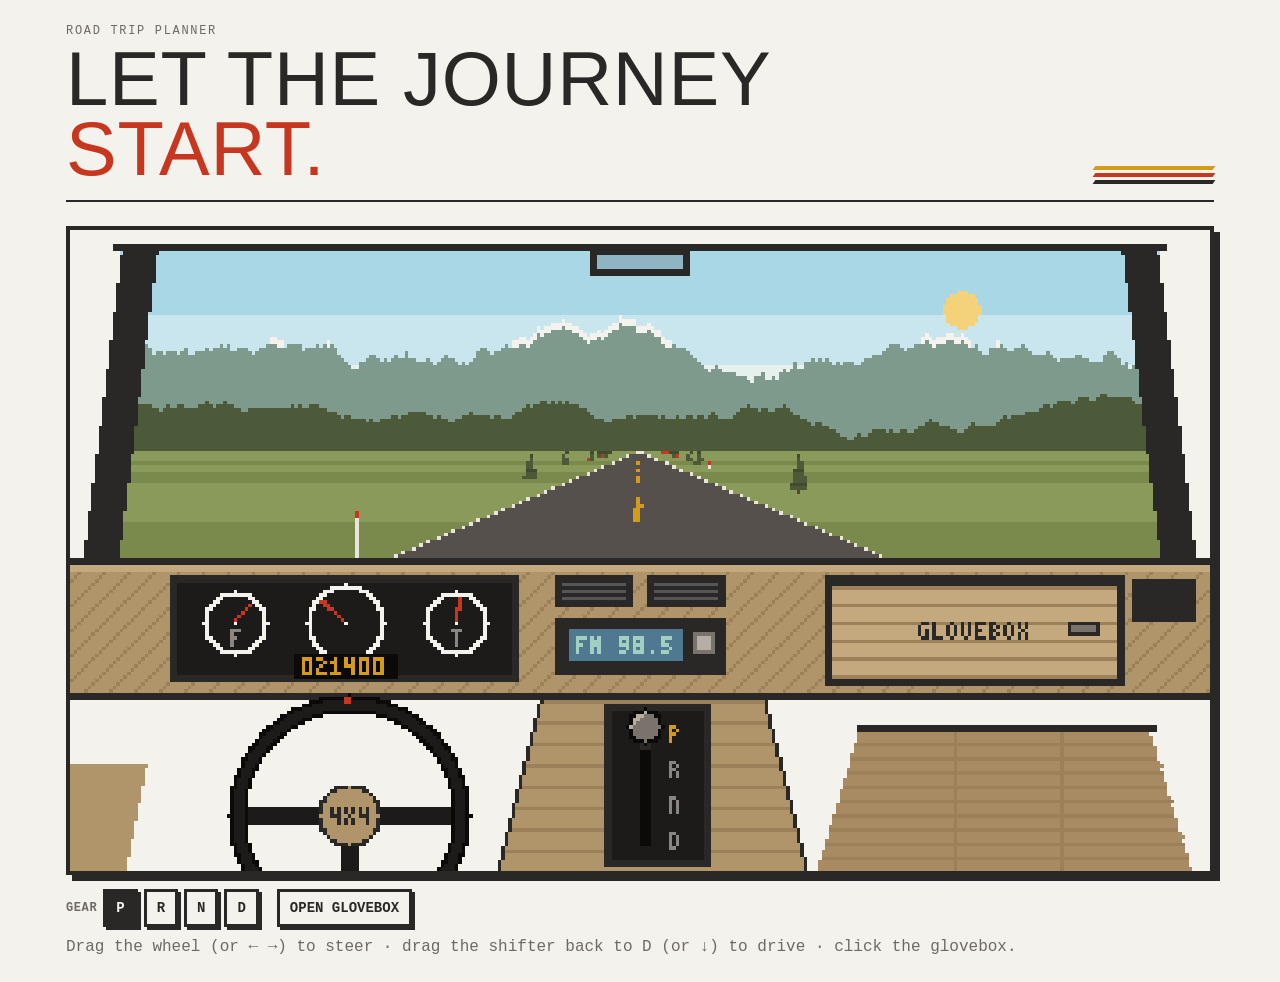
==== commit 9fc85825: "Change headline to "Let the journey start." Co-Authored-By: Claude Opus 5.5 <noreply@anthropic.com>" ====
--- a/index.html
+++ b/index.html
@@ -18,7 +18,7 @@
   <header class="mast">
     <div>
       <div class="eyebrow">Road trip planner</div>
-      <h1>Every leg.<br><em>Not just the total.</em></h1>
+      <h1>Let the journey<br><em>start.</em></h1>
     </div>
     <div class="stripes" aria-hidden="true"><i></i><i></i><i></i></div>
   </header>
